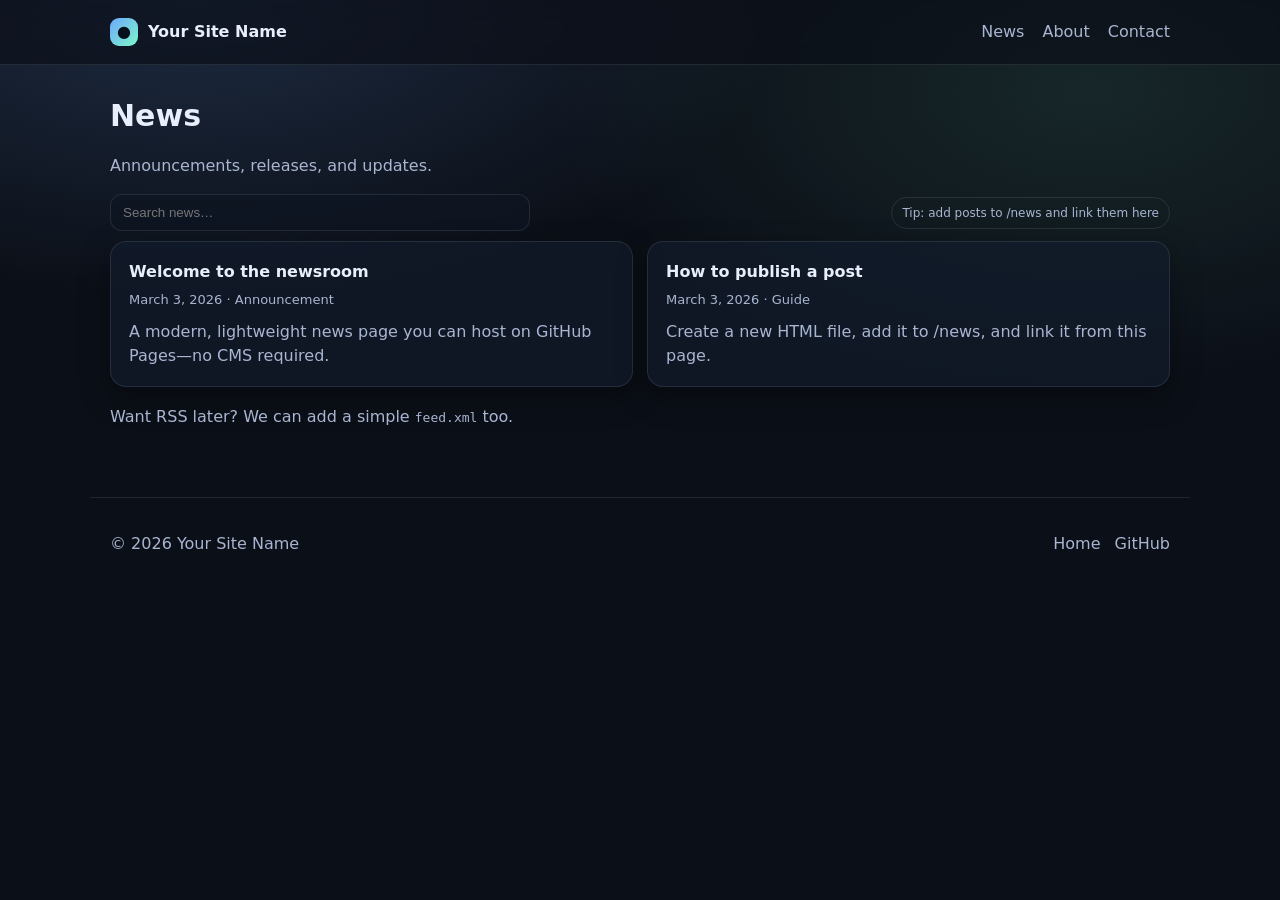
==== news/index.html @ 83c8e52a "pages uploaded" ====
<!doctype html>
<html lang="en">
<head>
  <meta charset="utf-8" />
  <meta name="viewport" content="width=device-width,initial-scale=1" />
  <title>News — Your Site Name</title>
  <meta name="description" content="All news and updates from Your Site Name." />
  <link rel="stylesheet" href="/assets/style.css" />
</head>
<body>
  <header class="site-header">
    <div class="container header-inner">
      <a class="brand" href="/">
        <span class="brand-mark">●</span>
        <span class="brand-text">Your Site Name</span>
      </a>
      <nav class="nav">
        <a href="/news/">News</a>
        <a href="/#about">About</a>
        <a href="/#contact">Contact</a>
      </nav>
    </div>
  </header>

  <main class="container">
    <div class="page-head">
      <h1 class="page-title">News</h1>
      <p class="muted">Announcements, releases, and updates.</p>

      <div class="toolbar">
        <input id="q" class="search" type="search" placeholder="Search news…" />
        <span class="tag">Tip: add posts to /news and link them here</span>
      </div>
    </div>

    <div id="list" class="grid" style="grid-template-columns: repeat(2, minmax(0, 1fr));">
      <article class="card post" data-text="welcome newsroom announcement march 3 2026">
        <a class="post-title" href="/news/2026-03-03-welcome.html">Welcome to the newsroom</a>
        <p class="post-meta">March 3, 2026 · Announcement</p>
        <p class="post-excerpt">A modern, lightweight news page you can host on GitHub Pages—no CMS required.</p>
      </article>

      <article class="card post" data-text="how to publish guide posting workflow">
        <a class="post-title" href="/news/2026-03-03-welcome.html#how-to-publish">How to publish a post</a>
        <p class="post-meta">March 3, 2026 · Guide</p>
        <p class="post-excerpt">Create a new HTML file, add it to /news, and link it from this page.</p>
      </article>
    </div>

    <p class="muted" style="margin:18px 0 40px;">
      Want RSS later? We can add a simple <code>feed.xml</code> too.
    </p>
  </main>

  <footer class="footer">
    <div class="container footer-inner">
      <p class="muted">© <span id="year"></span> Your Site Name</p>
      <div class="footer-links">
        <a href="/">Home</a>
        <a href="https://github.com/">GitHub</a>
      </div>
    </div>
  </footer>

  <script src="/assets/main.js"></script>
  <script>
    const q = document.getElementById("q");
    const cards = Array.from(document.querySelectorAll("#list article"));
    q?.addEventListener("input", () => {
      const term = q.value.trim().toLowerCase();
      cards.forEach(c => {
        const hay = (c.getAttribute("data-text") || c.innerText).toLowerCase();
        c.style.display = hay.includes(term) ? "" : "none";
      });
    });
  </script>
</body>
</html>
---- assets/style.css ----
:root{
  --bg:#0b0f17;
  --panel:#0f1623;
  --card:#121b2b;
  --text:#e8eefc;
  --muted:#a9b5d1;
  --line:rgba(232,238,252,.10);
  --accent:#6ea8ff;
  --accent2:#7cf7c7;
  --shadow: 0 10px 30px rgba(0,0,0,.35);
  --radius: 16px;
  --max: 1100px;
  --font: ui-sans-serif, system-ui, -apple-system, Segoe UI, Roboto, Helvetica, Arial, "Apple Color Emoji","Segoe UI Emoji";
}

*{box-sizing:border-box}
html,body{height:100%}
body{
  margin:0;
  font-family:var(--font);
  background:
    radial-gradient(1000px 500px at 15% 0%, rgba(110,168,255,.18), transparent 60%),
    radial-gradient(900px 500px at 85% 10%, rgba(124,247,199,.10), transparent 60%),
    var(--bg);
  color:var(--text);
  line-height:1.5;
}

a{color:inherit; text-decoration:none}
a:hover{color:var(--accent)}
.container{max-width:var(--max); margin:0 auto; padding:0 20px}

.site-header{
  position:sticky; top:0; z-index:10;
  backdrop-filter: blur(10px);
  background: rgba(11,15,23,.65);
  border-bottom:1px solid var(--line);
}
.header-inner{
  display:flex; align-items:center; justify-content:space-between;
  height:64px;
}
.brand{display:flex; align-items:center; gap:10px; font-weight:700}
.brand-mark{
  display:inline-grid; place-items:center;
  width:28px; height:28px; border-radius:9px;
  background: linear-gradient(135deg, var(--accent), var(--accent2));
  color:#05101a;
  font-weight:900;
}
.nav{display:flex; gap:18px}
.nav a{color:var(--muted)}
.nav a:hover{color:var(--text)}

.hero{padding:56px 0 22px}
.hero-inner{
  display:grid;
  grid-template-columns: 1.25fr .75fr;
  gap:22px;
  align-items:stretch;
}
.kicker{color:var(--muted); margin:0 0 10px}
.h1{font-size:42px; line-height:1.1; margin:0 0 12px}
.subhead{color:var(--muted); margin:0 0 18px; max-width:60ch}

.hero-actions{display:flex; gap:12px; flex-wrap:wrap}

.section{padding:34px 0}
.section.alt{
  background: linear-gradient(180deg, rgba(255,255,255,.02), transparent);
  border-top:1px solid var(--line);
  border-bottom:1px solid var(--line);
}
.section-head{display:flex; align-items:end; justify-content:space-between; gap:12px; margin-bottom:14px}

.h2{font-size:24px; margin:0}
.h3{font-size:16px; margin:0 0 10px}

.card{
  background: rgba(18,27,43,.75);
  border:1px solid var(--line);
  border-radius: var(--radius);
  box-shadow: var(--shadow);
  padding:18px;
}
.hero-card{height:100%}

.grid{
  display:grid;
  grid-template-columns: repeat(3, minmax(0, 1fr));
  gap:14px;
}

.post-title{display:block; font-weight:700; margin-bottom:6px}
.post-meta{color:var(--muted); font-size:13px; margin:0 0 10px}
.post-excerpt{color:var(--muted); margin:0}

.btn{
  display:inline-flex;
  align-items:center;
  justify-content:center;
  padding:10px 14px;
  border-radius: 12px;
  background: linear-gradient(135deg, var(--accent), var(--accent2));
  color:#06121a;
  font-weight:700;
  border:0;
}
.btn:hover{filter:brightness(1.05); color:#06121a}
.btn-secondary{
  background: transparent;
  border:1px solid var(--line);
  color:var(--text);
}
.btn-secondary:hover{border-color:rgba(232,238,252,.22); color:var(--text)}

.link{color:var(--accent)}
.muted{color:var(--muted)}
.prose{color:var(--muted); max-width:70ch}

.subscribe{
  display:flex;
  align-items:center;
  justify-content:space-between;
  gap:14px;
  flex-wrap:wrap;
}

.footer{padding:28px 0}
.footer-inner{
  display:flex;
  align-items:center;
  justify-content:space-between;
  border-top:1px solid var(--line);
  padding-top:18px;
  gap:14px;
  flex-wrap:wrap;
}
.footer-links{display:flex; gap:14px}
.footer-links a{color:var(--muted)}
.footer-links a:hover{color:var(--text)}

/* News pages */
.page-head{padding:28px 0 10px}
.page-title{font-size:30px; margin:0 0 8px}
.toolbar{
  display:flex; gap:12px; flex-wrap:wrap;
  align-items:center; justify-content:space-between;
  margin: 14px 0 0;
}
.search{
  flex:1;
  min-width: 220px;
  max-width: 420px;
  padding:10px 12px;
  border-radius: 12px;
  border:1px solid var(--line);
  background: rgba(15,22,35,.7);
  color: var(--text);
}
.tag{
  font-size:12px;
  padding:6px 10px;
  border-radius: 999px;
  border:1px solid var(--line);
  color: var(--muted);
}

.article{
  max-width: 800px;
  margin: 0 auto;
}
.article h1{font-size:34px; margin:0 0 8px}
.article .meta{color:var(--muted); margin:0 0 18px}
.article .content{color:var(--text)}
.article .content p{color:var(--muted)}
.article .content a{color:var(--accent)}
.article .content code{
  background: rgba(255,255,255,.06);
  border: 1px solid var(--line);
  padding: 2px 6px;
  border-radius: 8px;
}

@media (max-width: 900px){
  .hero-inner{grid-template-columns: 1fr}
  .grid{grid-template-columns: 1fr}
  .h1{font-size:36px}
}
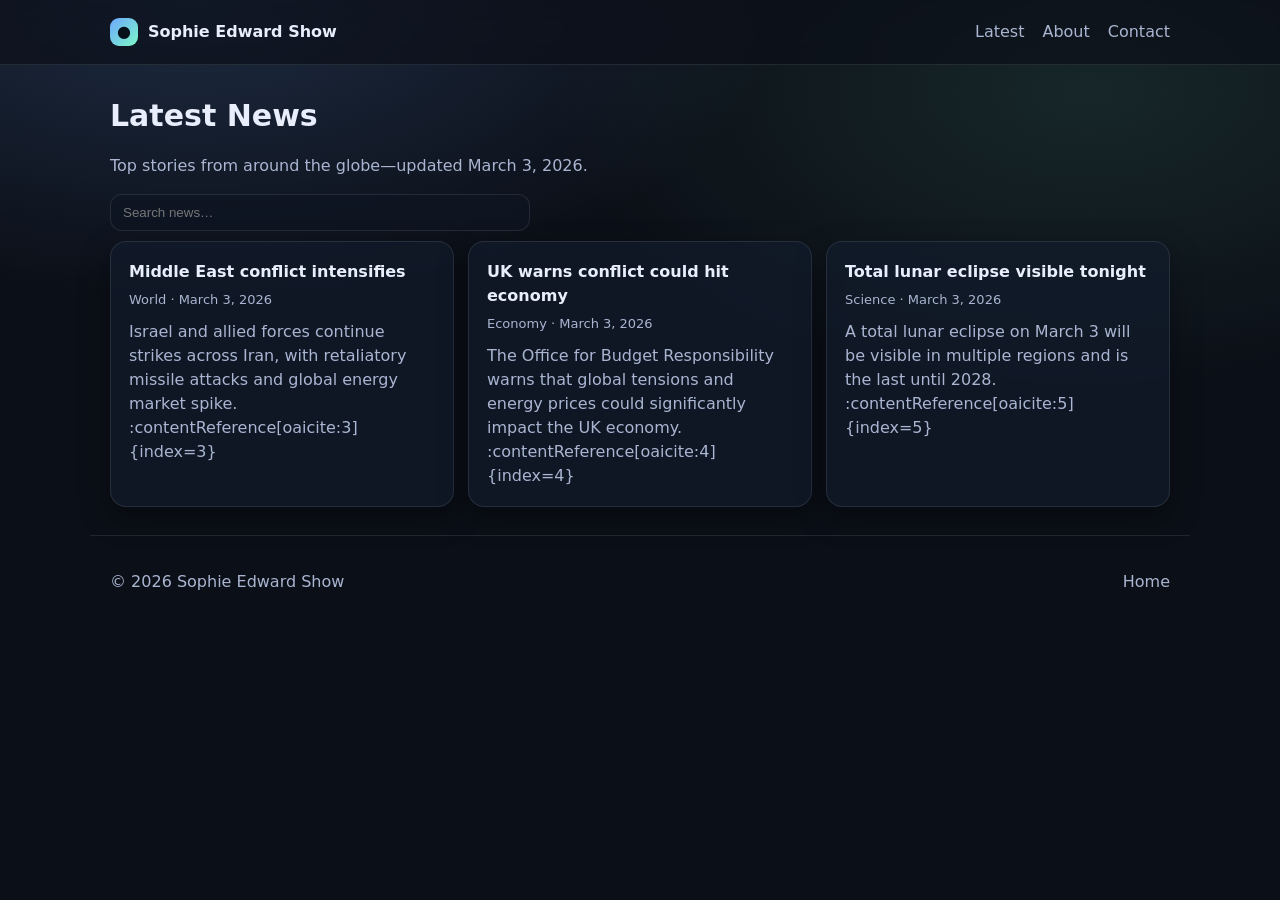
==== commit 71ae01d3: "articles updated" ====
--- a/news/index.html
+++ b/news/index.html
@@ -3,8 +3,8 @@
 <head>
   <meta charset="utf-8" />
   <meta name="viewport" content="width=device-width,initial-scale=1" />
-  <title>News — Your Site Name</title>
-  <meta name="description" content="All news and updates from Your Site Name." />
+  <title>Latest News — March , 2026</title>
+  <meta name="description" content="All major news stories from around the world today." />
   <link rel="stylesheet" href="/assets/style.css" />
 </head>
 <body>
@@ -12,10 +12,10 @@
     <div class="container header-inner">
       <a class="brand" href="/">
         <span class="brand-mark">●</span>
-        <span class="brand-text">Your Site Name</span>
+        <span class="brand-text">Sophie Edward Show</span>
       </a>
       <nav class="nav">
-        <a href="/news/">News</a>
+        <a href="/news/">Latest</a>
         <a href="/#about">About</a>
         <a href="/#contact">Contact</a>
       </nav>
@@ -24,40 +24,42 @@
 
   <main class="container">
     <div class="page-head">
-      <h1 class="page-title">News</h1>
-      <p class="muted">Announcements, releases, and updates.</p>
-
+      <h1 class="page-title">Latest News</h1>
+      <p class="muted">Top stories from around the globe—updated March 3, 2026.</p>
       <div class="toolbar">
-        <input id="q" class="search" type="search" placeholder="Search news…" />
-        <span class="tag">Tip: add posts to /news and link them here</span>
+        <input id="q" class="search" type="search" placeholder="Search news…">
       </div>
     </div>
 
-    <div id="list" class="grid" style="grid-template-columns: repeat(2, minmax(0, 1fr));">
-      <article class="card post" data-text="welcome newsroom announcement march 3 2026">
-        <a class="post-title" href="/news/2026-03-03-welcome.html">Welcome to the newsroom</a>
-        <p class="post-meta">March 3, 2026 · Announcement</p>
-        <p class="post-excerpt">A modern, lightweight news page you can host on GitHub Pages—no CMS required.</p>
+    <div id="list" class="grid">
+      <!-- Middle East Conflict -->
+      <article class="card post" data-text="middle east conflict iran israel drone strikes global markets uk economy oil prices">
+        <a class="post-title" href="/news/2026-03-03-middle-east-conflict.html">Middle East conflict intensifies</a>
+        <p class="post-meta">World · March 3, 2026</p>
+        <p class="post-excerpt">Israel and allied forces continue strikes across Iran, with retaliatory missile attacks and global energy market spike. :contentReference[oaicite:3]{index=3}</p>
       </article>
 
-      <article class="card post" data-text="how to publish guide posting workflow">
-        <a class="post-title" href="/news/2026-03-03-welcome.html#how-to-publish">How to publish a post</a>
-        <p class="post-meta">March 3, 2026 · Guide</p>
-        <p class="post-excerpt">Create a new HTML file, add it to /news, and link it from this page.</p>
+      <!-- UK Economy Impact -->
+      <article class="card post" data-text="uk economy fiscal forecast oil price inflation markets ftse britain impact obrs warning">
+        <a class="post-title" href="/news/2026-03-03-uk-economy-impact.html">UK warns conflict could hit economy</a>
+        <p class="post-meta">Economy · March 3, 2026</p>
+        <p class="post-excerpt">The Office for Budget Responsibility warns that global tensions and energy prices could significantly impact the UK economy. :contentReference[oaicite:4]{index=4}</p>
+      </article>
+
+      <!-- Lunar Eclipse -->
+      <article class="card post" data-text="lunar eclipse worm moon total eclipse visibility science astronomy 2026">
+        <a class="post-title" href="/news/2026-03-03-lunar-eclipse.html">Total lunar eclipse visible tonight</a>
+        <p class="post-meta">Science · March 3, 2026</p>
+        <p class="post-excerpt">A total lunar eclipse on March 3 will be visible in multiple regions and is the last until 2028. :contentReference[oaicite:5]{index=5}</p>
       </article>
     </div>
-
-    <p class="muted" style="margin:18px 0 40px;">
-      Want RSS later? We can add a simple <code>feed.xml</code> too.
-    </p>
   </main>
 
   <footer class="footer">
     <div class="container footer-inner">
-      <p class="muted">© <span id="year"></span> Your Site Name</p>
+      <p class="muted">© <span id="year"></span> Sophie Edward Show</p>
       <div class="footer-links">
         <a href="/">Home</a>
-        <a href="https://github.com/">GitHub</a>
       </div>
     </div>
   </footer>
